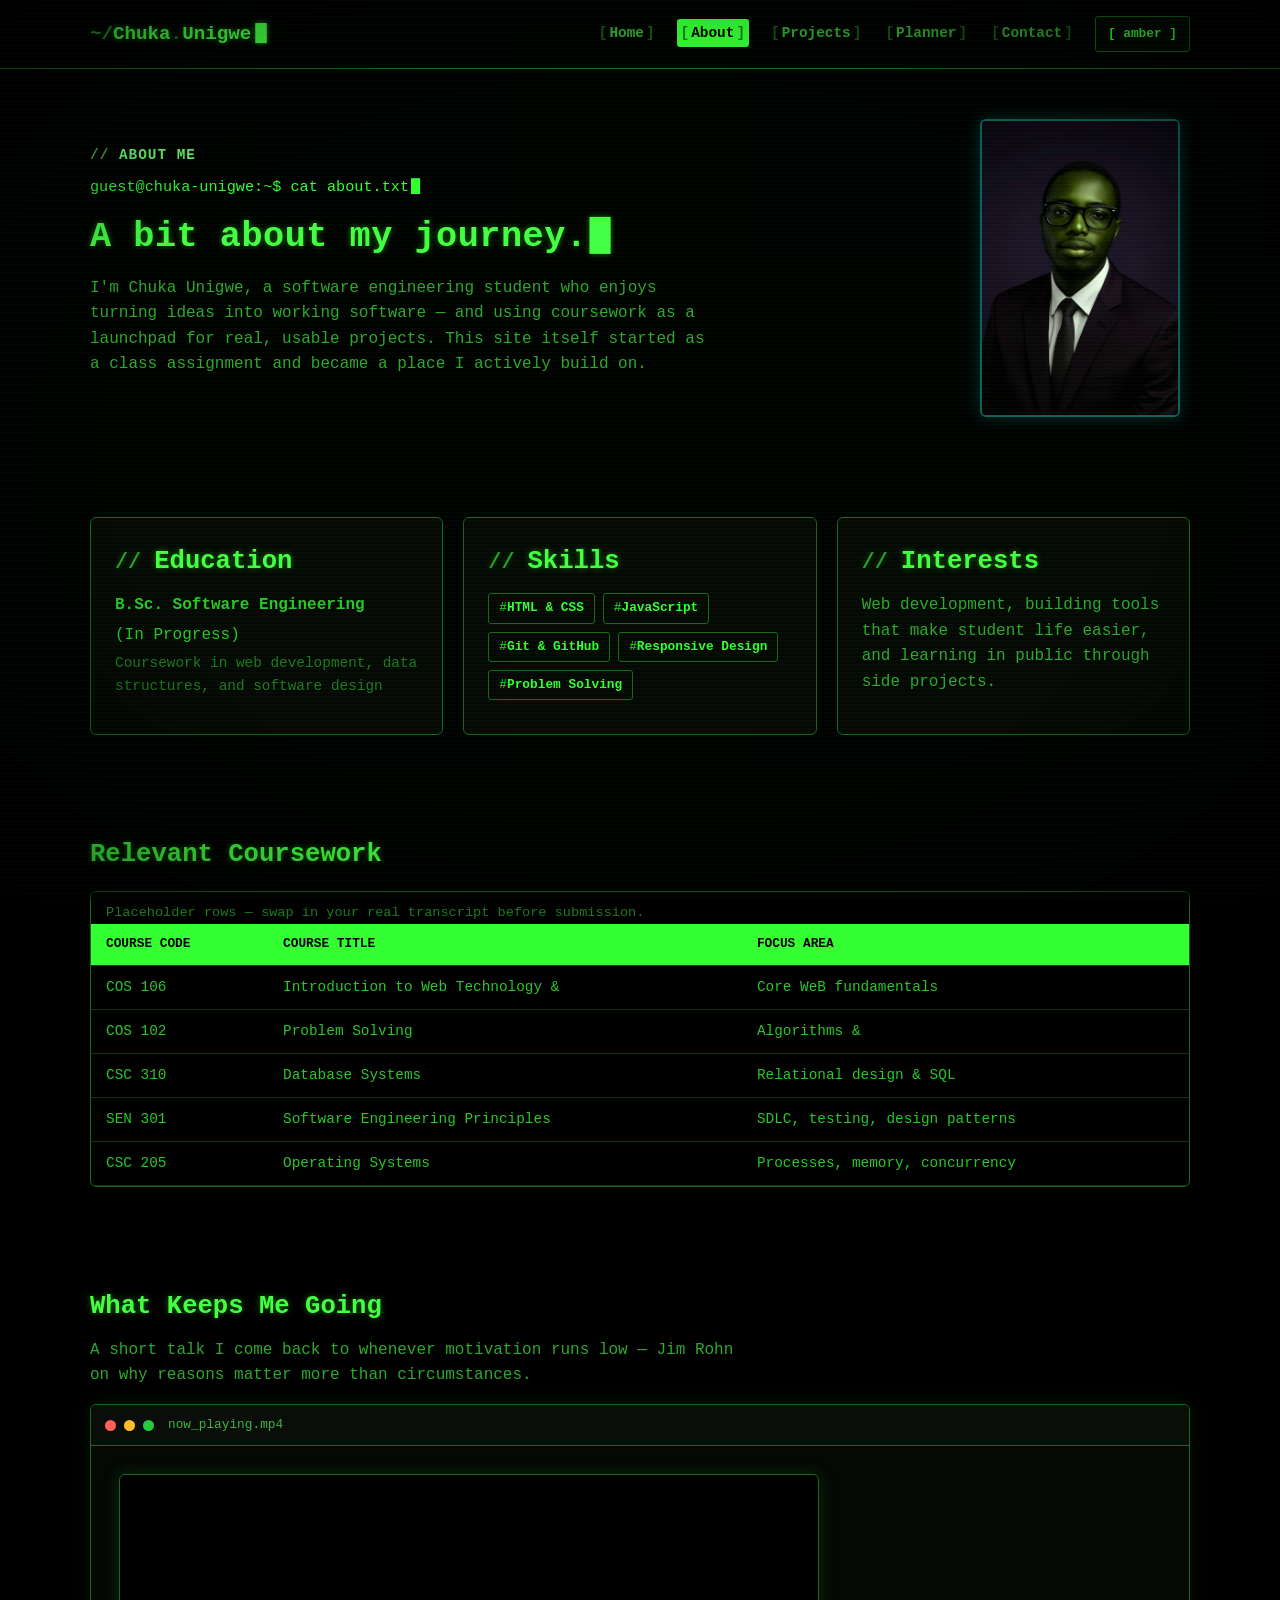
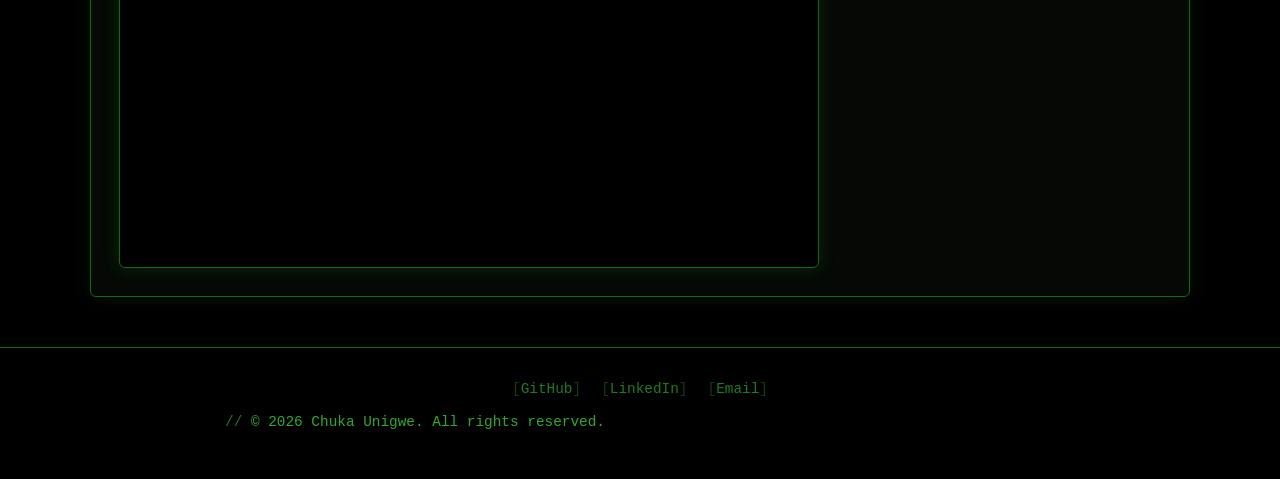
==== about.html @ 9533e827 "final push of my project" ====
<!DOCTYPE html>
<html lang="en">
<head>
  <meta charset="UTF-8" />
  <meta name="viewport" content="width=device-width, initial-scale=1.0" />
  <title>About -Chuka Unigwe</title>
  <meta name="description" content="About Chuka Unigwe: education, skills, and interests." />
  <link rel="stylesheet" href="css/styles.css" />
</head>
<body>
  <header class="site-header">
    <nav class="navbar container">
      <a href="index.html" class="nav-brand">Chuka<span>.</span>Unigwe</a>
      <div class="nav-right">
        <ul class="nav-links">
          <li><a href="index.html">Home</a></li>
          <li><a href="about.html">About</a></li>
          <li><a href="projects.html">Projects</a></li>
          <li><a href="planner.html">Planner</a></li>
          <li><a href="contact.html">Contact</a></li>
        </ul>
        <div class="nav-actions">
          <button class="theme-toggle" aria-label="Toggle color theme">[ theme ]</button>
          <button class="nav-toggle" aria-label="Toggle navigation" aria-expanded="false">
            <span></span>
            <span></span>
            <span></span>
          </button>
        </div>
      </div>
    </nav>
  </header>

  <main>
    <section class="about-intro">
      <div class="container about-intro-inner">
        <div class="about-intro-copy">
          <p class="eyebrow">About Me</p>
          <p class="prompt-line">guest@chuka-unigwe:~$ cat about.txt</p>
          <h1 data-typewriter>A bit about my journey.</h1>
          <p class="about-lead">
            I'm Chuka Unigwe, a software engineering student who enjoys turning ideas into
            working software — and using coursework as a launchpad for real, usable projects.
            This site itself started as a class assignment and became a place I actively build on.
          </p>
        </div>
        <div class="about-photo-frame">
          <img src="images/profile.jpg" alt="Portrait of Chuka Unigwe" width="480" height="720" />
        </div>
      </div>
    </section>

    <section class="about-details">
      <div class="container about-grid">
        <div class="card reveal">
          <h2>Education</h2>
          <ul class="about-list">
            <li>
              <strong>B.Sc. Software Engineering</strong> (In Progress)
              <span class="about-meta">Coursework in web development, data structures, and software design</span>
            </li>
          </ul>
        </div>

        <div class="card reveal">
          <h2>Skills</h2>
          <ul class="skill-tags">
            <li class="tag">HTML &amp; CSS</li>
            <li class="tag">JavaScript</li>
            <li class="tag">Git &amp; GitHub</li>
            <li class="tag">Responsive Design</li>
            <li class="tag">Problem Solving</li>
          </ul>
        </div>

        <div class="card reveal">
          <h2>Interests</h2>
          <p>
            Web development, building tools that make student life easier, and learning
            in public through side projects.
          </p>
        </div>
      </div>
    </section>

    <section class="about-coursework">
      <div class="container">
        <h2>Relevant Coursework</h2>
        <div class="coursework-table-wrap">
          <table class="coursework-table">
            <caption>Placeholder rows — swap in your real transcript before submission.</caption>
            <thead>
              <tr>
                <th scope="col">Course Code</th>
                <th scope="col">Course Title</th>
                <th scope="col">Focus Area</th>
              </tr>
            </thead>
            <tbody>
              <tr>
                <td>COS 106</td>
                <td>Introduction to Web Technology &amp; </td>
                <td>Core WeB fundamentals</td>
              </tr>
              <tr>
                <td>COS 102 </td>
                <td>Problem Solving</td>
                <td>Algorithms &amp;</td>
              </tr>
              <tr>
                <td>CSC 310</td>
                <td>Database Systems</td>
                <td>Relational design &amp; SQL</td>
              </tr>
              <tr>
                <td>SEN 301</td>
                <td>Software Engineering Principles</td>
                <td>SDLC, testing, design patterns</td>
              </tr>
              <tr>
                <td>CSC 205</td>
                <td>Operating Systems</td>
                <td>Processes, memory, concurrency</td>
              </tr>
            </tbody>
          </table>
        </div>
      </div>
    </section>

    <section class="about-motivation">
      <div class="container">
        <h2>What Keeps Me Going</h2>
        <p class="motivation-lead">
          A short talk I come back to whenever motivation runs low — Jim Rohn on why
          reasons matter more than circumstances.
        </p>
        <div class="terminal-window reveal">
          <div class="terminal-titlebar">
            <span class="terminal-dot dot-red"></span>
            <span class="terminal-dot dot-yellow"></span>
            <span class="terminal-dot dot-green"></span>
            <span class="terminal-titlebar-label">now_playing.mp4</span>
          </div>
          <div class="terminal-body">
            <div class="video-frame">
              <iframe
                src="https://www.youtube-nocookie.com/embed/V-GB-M87pUI"
                title="Reasons Come First, Answers Come Second — Jim Rohn"
                loading="lazy"
                allow="accelerometer; clipboard-write; encrypted-media; gyroscope; picture-in-picture"
                allowfullscreen
              ></iframe>
            </div>
          </div>
        </div>
      </div>
    </section>
  </main>

  <footer class="site-footer">
    <div class="container">
      <div class="footer-links">
        <a href="https://github.com/nerdymaxx" target="_blank" rel="noopener noreferrer">GitHub</a>
        <a href="https://www.linkedin.com/in/chuka-unigwe" target="_blank" rel="noopener noreferrer">LinkedIn</a>
        <a href="mailto:nerdymax84@gmail.com">Email</a>
      </div>
      <p>&copy; 2026 Chuka Unigwe. All rights reserved.</p>
    </div>
  </footer>

  <script src="js/theme.js"></script>
  <script src="js/nav.js"></script>
  <script src="js/reveal.js"></script>
  <script src="js/typewriter.js"></script>
</body>
</html>
---- css/styles.css ----
/* ===== Reset ===== */
* {
  box-sizing: border-box;
  margin: 0;
  padding: 0;
}

html {
  scroll-behavior: smooth;
}

body {
  font-family: "Courier New", Consolas, "Liberation Mono", Menlo, Monaco, monospace;
  background-color: #000000;
  color: #29c729;
  line-height: 1.6;
  overflow-x: hidden;
}

a {
  color: inherit;
  text-decoration: none;
}

ul {
  list-style: none;
}

img {
  max-width: 100%;
  display: block;
}

button,
input,
textarea,
select {
  font: inherit;
  color: inherit;
}

table {
  border-collapse: collapse;
}

::selection {
  background-color: #145214;
  color: #7dff7d;
}

/* ===== CRT overlay (scanlines + vignette) ===== */
body::before {
  content: "";
  position: fixed;
  inset: 0;
  z-index: 9998;
  pointer-events: none;
  background-image: repeating-linear-gradient(
    to bottom,
    rgba(51, 255, 51, 0.035) 0px,
    rgba(51, 255, 51, 0.035) 1px,
    rgba(0, 0, 0, 0) 2px,
    rgba(0, 0, 0, 0) 4px
  );
  animation: scanline-drift 9s linear infinite;
}

body::after {
  content: "";
  position: fixed;
  inset: 0;
  z-index: 9999;
  pointer-events: none;
  background: radial-gradient(ellipse at center, rgba(0, 0, 0, 0) 60%, rgba(0, 0, 0, 0.55) 100%);
  animation: crt-flicker 6s ease-in-out infinite;
}

/* ===== Layout helpers ===== */
.container {
  width: 90%;
  max-width: 1100px;
  margin: 0 auto;
}

main {
  min-height: 60vh;
}

section {
  padding: 50px 0;
}

h1,
h2,
h3 {
  color: #45ff45;
  margin-bottom: 10px;
  text-shadow: 0 0 6px rgba(57, 255, 20, 0.45);
  animation: text-flicker 5s ease-in-out infinite;
}

h1 {
  font-size: 2.2rem;
  letter-spacing: 0.5px;
}

h2 {
  font-size: 1.6rem;
}

h3 {
  font-size: 1.15rem;
}

p {
  color: #2fa82f;
  margin-bottom: 15px;
  max-width: 650px;
}

.eyebrow {
  display: inline-block;
  font-size: 0.9rem;
  letter-spacing: 1px;
  text-transform: uppercase;
  color: #6dff6d;
  font-weight: bold;
  margin-bottom: 8px;
}

.eyebrow::before {
  content: "// ";
  opacity: 0.7;
}

.prompt-line {
  font-size: 0.95rem;
  color: #33ff33;
  margin-bottom: 10px;
}

.prompt-line::after {
  content: "\2588";
  display: inline-block;
  margin-left: 2px;
  animation: blink-cursor 1s steps(1) infinite;
}

.tag {
  display: inline-block;
  font-size: 0.8rem;
  font-weight: bold;
  padding: 4px 10px;
  border-radius: 3px;
  background-color: #050805;
  color: #33ff33;
  border: 1px solid #1a661a;
}

.tag::before {
  content: "#";
  opacity: 0.7;
}

/* ===== Terminal window chrome ===== */
.terminal-window {
  border: 1px solid #1a661a;
  border-radius: 6px;
  background-color: #050805;
  box-shadow: 0 0 20px rgba(51, 255, 51, 0.08);
  overflow: hidden;
  transition: box-shadow 0.3s ease, border-color 0.3s ease;
}

.terminal-window:hover {
  box-shadow: 0 0 28px rgba(51, 255, 51, 0.16);
  border-color: #29a329;
}

.terminal-titlebar {
  display: flex;
  align-items: center;
  gap: 8px;
  padding: 10px 14px;
  background-color: #0a0d0a;
  border-bottom: 1px solid #1a661a;
}

.terminal-dot {
  width: 11px;
  height: 11px;
  border-radius: 50%;
  flex-shrink: 0;
}

.dot-red {
  background-color: #ff5f56;
}

.dot-yellow {
  background-color: #ffbd2e;
}

.dot-green {
  background-color: #27c93f;
}

.terminal-titlebar-label {
  margin-left: 6px;
  font-size: 0.8rem;
  color: #4ade4a;
  opacity: 0.8;
  white-space: nowrap;
  overflow: hidden;
  text-overflow: ellipsis;
}

.terminal-body {
  padding: 28px;
}

/* ===== Header / Nav ===== */
.site-header {
  position: sticky;
  top: 0;
  z-index: 100;
  background-color: #000000;
  border-bottom: 1px solid #1a661a;
}

.navbar {
  display: flex;
  align-items: center;
  justify-content: space-between;
  height: 68px;
}

.nav-brand {
  font-weight: bold;
  font-size: 1.2rem;
  color: #45ff45;
  text-shadow: 0 0 6px rgba(57, 255, 20, 0.5);
}

.nav-brand::before {
  content: "~/";
  opacity: 0.6;
}

.nav-brand::after {
  content: "\2588";
  display: inline-block;
  margin-left: 4px;
  animation: blink-cursor 1s steps(1) infinite;
}

.nav-brand span {
  color: #1f7a1f;
}

.nav-right {
  display: flex;
  align-items: center;
  gap: 20px;
}

.nav-links {
  display: flex;
  align-items: center;
  gap: 20px;
}

.nav-links a {
  position: relative;
  font-weight: bold;
  font-size: 0.9rem;
  color: #2fa82f;
  padding: 6px 2px;
  transition: color 0.2s ease, text-shadow 0.2s ease;
}

.nav-links a::before {
  content: "[";
  opacity: 0.5;
  margin-right: 2px;
}

.nav-links a::after {
  content: "]";
  opacity: 0.5;
  margin-left: 2px;
}

.nav-links a:hover {
  color: #7dff7d;
  text-shadow: 0 0 8px rgba(57, 255, 20, 0.7);
}

.nav-links a.active {
  color: #000000;
  background-color: #33ff33;
  text-shadow: none;
  border-radius: 3px;
  padding: 6px 4px;
}

.nav-actions {
  display: flex;
  align-items: center;
  gap: 10px;
}

.theme-toggle {
  height: 36px;
  padding: 0 12px;
  border-radius: 3px;
  border: 1px solid #1a661a;
  background-color: #050805;
  color: #33ff33;
  font-size: 0.8rem;
  font-weight: bold;
  cursor: pointer;
  transition: background-color 0.2s ease, box-shadow 0.2s ease;
}

.theme-toggle:hover {
  background-color: #0e1a0e;
  box-shadow: 0 0 10px rgba(51, 255, 51, 0.25);
}

.nav-toggle {
  display: none;
  flex-direction: column;
  justify-content: center;
  align-items: center;
  gap: 5px;
  width: 40px;
  height: 40px;
  background: transparent;
  border: 1px solid #1a661a;
  border-radius: 3px;
  cursor: pointer;
}

.nav-toggle span {
  display: block;
  width: 18px;
  height: 2px;
  background-color: #33ff33;
}

@media (max-width: 700px) {
  .nav-toggle {
    display: flex;
  }

  .nav-links {
    position: absolute;
    top: 68px;
    left: 0;
    right: 0;
    flex-direction: column;
    align-items: flex-start;
    gap: 0;
    background-color: #000000;
    border-bottom: 1px solid #1a661a;
    display: none;
  }

  .nav-links.open {
    display: flex;
  }

  .nav-links a {
    width: 100%;
    padding: 12px 20px;
    border-bottom: 1px solid #0a1a0a;
  }
}

/* ===== Buttons ===== */
.btn {
  display: inline-block;
  padding: 10px 22px;
  border-radius: 3px;
  font-weight: bold;
  font-size: 0.9rem;
  border: 1px solid #33ff33;
  cursor: pointer;
  transition: background-color 0.2s ease, color 0.2s ease, box-shadow 0.2s ease;
}

.btn::before {
  content: "> ";
  opacity: 0.7;
}

.btn-primary {
  background-color: #33ff33;
  color: #000000;
}

.btn-primary:hover {
  background-color: #7dff7d;
  box-shadow: 0 0 14px rgba(51, 255, 51, 0.6);
}

.btn-outline {
  background-color: transparent;
  color: #33ff33;
}

.btn-outline:hover {
  background-color: #0e1a0e;
  box-shadow: 0 0 10px rgba(51, 255, 51, 0.35);
}

/* ===== Hero (home page) ===== */
.hero {
  padding: 60px 0;
}

.hero-inner {
  display: grid;
  grid-template-columns: 1fr 300px;
  align-items: center;
  gap: 40px;
}

.hero-lead {
  max-width: 550px;
}

.hero-actions {
  display: flex;
  gap: 12px;
  margin-top: 20px;
  flex-wrap: wrap;
}

.hero-media {
  display: flex;
  justify-content: center;
}

.hero-photo-frame {
  width: 100%;
  max-width: 260px;
  border-radius: 6px;
  overflow: hidden;
  border: 2px solid #1a661a;
  box-shadow: 0 0 18px rgba(51, 255, 51, 0.18);
  filter: grayscale(35%) contrast(1.05) sepia(15%) hue-rotate(60deg) saturate(1.6);
}

.hero-photo-frame img {
  width: 100%;
  height: 100%;
  object-fit: cover;
}

@media (max-width: 700px) {
  .hero-inner {
    grid-template-columns: 1fr;
    text-align: center;
  }

  .hero-actions {
    justify-content: center;
  }

  .hero-media {
    order: -1;
    margin-bottom: 20px;
  }
}

/* ===== Cards ===== */
.card {
  background-color: #050805;
  border: 1px solid #1a661a;
  border-radius: 6px;
  padding: 24px;
  transition: box-shadow 0.3s ease, transform 0.3s ease, border-color 0.3s ease;
}

.card:hover {
  box-shadow: 0 0 20px rgba(51, 255, 51, 0.15);
  border-color: #29a329;
  transform: translateY(-2px);
}

.card h2::before,
.card h3::before {
  content: "// ";
  opacity: 0.6;
  font-size: 0.85em;
}

.highlights-grid,
.about-grid {
  display: grid;
  grid-template-columns: repeat(auto-fit, minmax(220px, 1fr));
  gap: 20px;
}

.highlights-grid .card a {
  color: #33ff33;
  font-weight: bold;
  border-bottom: 1px dashed #29a329;
}

/* ===== About page ===== */
.about-intro-inner {
  display: grid;
  grid-template-columns: 1fr 220px;
  align-items: center;
  gap: 30px;
}

.about-lead {
  max-width: 620px;
}

.about-photo-frame {
  width: 100%;
  max-width: 200px;
  margin: 0 auto;
  border-radius: 6px;
  overflow: hidden;
  border: 2px solid #1a661a;
  box-shadow: 0 0 18px rgba(51, 255, 51, 0.18);
  filter: grayscale(35%) contrast(1.05) sepia(15%) hue-rotate(60deg) saturate(1.6);
}

.about-photo-frame img {
  width: 100%;
  height: 100%;
  object-fit: cover;
}

@media (max-width: 700px) {
  .about-intro-inner {
    grid-template-columns: 1fr;
    text-align: center;
  }

  .about-photo-frame {
    order: -1;
    margin-bottom: 20px;
  }
}

.about-list li {
  display: flex;
  flex-direction: column;
  gap: 4px;
}

.about-meta {
  color: #1f7a1f;
  font-size: 0.9rem;
}

.skill-tags {
  display: flex;
  flex-wrap: wrap;
  gap: 8px;
}

.coursework-table-wrap {
  overflow-x: auto;
  margin-top: 15px;
  border: 1px solid #1a661a;
  border-radius: 6px;
}

.coursework-table {
  width: 100%;
  font-size: 0.9rem;
}

.coursework-table caption {
  text-align: left;
  color: #1f7a1f;
  font-size: 0.85rem;
  padding: 10px 15px 0;
}

.coursework-table th,
.coursework-table td {
  text-align: left;
  padding: 10px 15px;
  border-bottom: 1px solid #103310;
}

.coursework-table th {
  background-color: #33ff33;
  color: #000000;
  text-transform: uppercase;
  font-size: 0.8rem;
}

.video-frame {
  position: relative;
  width: 100%;
  max-width: 700px;
  aspect-ratio: 16 / 9;
  border-radius: 6px;
  overflow: hidden;
  background-color: #000000;
  border: 1px solid #1a661a;
  box-shadow: 0 0 18px rgba(51, 255, 51, 0.15);
}

.video-frame iframe {
  position: absolute;
  top: 0;
  left: 0;
  width: 100%;
  height: 100%;
  border: 0;
}

/* ===== Projects page ===== */
.project-grid {
  display: grid;
  grid-template-columns: repeat(auto-fit, minmax(260px, 1fr));
  gap: 24px;
  align-items: start;
}

.project-card .terminal-body {
  display: flex;
  flex-direction: column;
}

.project-thumb {
  display: flex;
  align-items: center;
  justify-content: center;
  height: 80px;
  border-radius: 4px;
  background-color: #000000;
  border: 1px dashed #1a661a;
  color: #33ff33;
  font-size: 1.4rem;
  font-weight: bold;
  margin-bottom: 15px;
  text-shadow: 0 0 8px rgba(51, 255, 51, 0.6);
}

.project-placeholder-note {
  font-style: italic;
}

.project-tags {
  display: flex;
  flex-wrap: wrap;
  gap: 6px;
  margin: 8px 0 15px;
}

.project-links {
  display: flex;
  gap: 10px;
  margin-top: auto;
  flex-wrap: wrap;
}

/* ===== Planner page ===== */
.task-form {
  display: flex;
  flex-direction: column;
  gap: 10px;
  max-width: 420px;
  margin-bottom: 25px;
}

.task-form input,
.task-form select {
  padding: 10px 12px;
  border: 1px solid #1a661a;
  border-radius: 4px;
  background-color: #000000;
  color: #33ff33;
}

.planner-toolbar {
  display: flex;
  align-items: center;
  justify-content: space-between;
  flex-wrap: wrap;
  gap: 10px;
  margin-bottom: 20px;
}

.planner-filters {
  display: flex;
  gap: 8px;
}

.filter-btn {
  padding: 8px 16px;
  border-radius: 3px;
  border: 1px solid #1a661a;
  background-color: transparent;
  color: #2fa82f;
  font-weight: bold;
  cursor: pointer;
  transition: background-color 0.2s ease, color 0.2s ease;
}

.filter-btn.active {
  background-color: #33ff33;
  border-color: #33ff33;
  color: #000000;
}

.task-list {
  display: flex;
  flex-direction: column;
  gap: 10px;
}

.task-item {
  display: flex;
  align-items: center;
  gap: 15px;
  padding: 15px;
  background-color: #000000;
  border: 1px solid #1a661a;
  border-radius: 4px;
  transition: border-color 0.2s ease;
}

.task-item.completed {
  background-color: #050805;
  opacity: 0.6;
}

.task-item.completed .task-title {
  text-decoration: line-through;
  color: #1f7a1f;
}

.task-checkbox {
  width: 18px;
  height: 18px;
  flex-shrink: 0;
  cursor: pointer;
  accent-color: #33ff33;
}

.task-body {
  flex: 1;
  min-width: 0;
}

.task-title {
  font-weight: bold;
  word-break: break-word;
  color: #45ff45;
}

.task-meta {
  display: flex;
  gap: 10px;
  align-items: center;
  margin-top: 5px;
  font-size: 0.85rem;
  color: #1f7a1f;
}

.priority-badge {
  font-size: 0.7rem;
  font-weight: bold;
  text-transform: uppercase;
  padding: 2px 8px;
  border-radius: 3px;
  border: 1px solid;
}

.priority-high {
  background-color: rgba(255, 85, 85, 0.12);
  color: #ff5555;
  border-color: #ff5555;
}

.priority-medium {
  background-color: rgba(255, 189, 46, 0.12);
  color: #ffbd2e;
  border-color: #ffbd2e;
}

.priority-low {
  background-color: rgba(51, 255, 51, 0.12);
  color: #33ff33;
  border-color: #33ff33;
}

.task-due.overdue {
  color: #ff5555;
  font-weight: bold;
}

.task-delete-btn {
  background-color: transparent;
  border: none;
  color: #1f7a1f;
  cursor: pointer;
  font-size: 1.1rem;
  flex-shrink: 0;
  transition: color 0.2s ease;
}

.task-delete-btn:hover {
  color: #ff5555;
}

.empty-state {
  display: none;
  text-align: center;
  padding: 30px 0;
  color: #1f7a1f;
}

.empty-state.visible {
  display: block;
}

/* ===== Contact page ===== */
.contact-lead {
  max-width: 560px;
}

.contact-form {
  display: grid;
  gap: 15px;
}

.form-field {
  display: flex;
  flex-direction: column;
  gap: 4px;
}

.form-field label {
  font-size: 0.9rem;
  font-weight: bold;
  color: #2fa82f;
}

.form-field label::before {
  content: "> ";
  opacity: 0.6;
}

.form-field.invalid label {
  color: #ff5555;
}

.form-field input,
.form-field textarea {
  padding: 10px 12px;
  border: 1px solid #1a661a;
  border-radius: 4px;
  background-color: #000000;
  color: #33ff33;
}

.form-field textarea {
  min-height: 120px;
  resize: vertical;
}

.form-field input:focus,
.form-field textarea:focus,
.task-form input:focus,
.task-form select:focus {
  outline: none;
  border-color: #33ff33;
  box-shadow: 0 0 8px rgba(51, 255, 51, 0.35);
}

.form-field.invalid input,
.form-field.invalid textarea {
  border-color: #ff5555;
}

.field-error {
  min-height: 1rem;
  font-size: 0.85rem;
  color: #ff5555;
  font-weight: bold;
}

.form-status {
  min-height: 1.2rem;
  margin-top: 8px;
  font-weight: bold;
}

.form-status.success {
  color: #33ff33;
  text-shadow: 0 0 6px rgba(51, 255, 51, 0.5);
}

.form-status.error {
  color: #ff5555;
  text-shadow: 0 0 6px rgba(255, 85, 85, 0.5);
}

.contact-divider {
  margin: 40px 0 25px;
  border: none;
  border-top: 1px dashed #1a661a;
}

.contact-cards {
  display: grid;
  grid-template-columns: repeat(auto-fit, minmax(220px, 1fr));
  gap: 20px;
}

.contact-actions {
  display: flex;
  flex-wrap: wrap;
  gap: 10px;
  margin-top: 10px;
}

.copy-feedback {
  min-height: 1.2rem;
  margin-top: 8px;
  font-weight: bold;
  color: #33ff33;
}

/* ===== Footer ===== */
.site-footer {
  border-top: 1px solid #1a661a;
  background-color: #000000;
  padding: 30px 0;
  text-align: center;
  color: #1f7a1f;
  font-size: 0.9rem;
}

.footer-links {
  display: flex;
  justify-content: center;
  gap: 20px;
  margin-bottom: 10px;
}

.footer-links a {
  transition: color 0.2s ease, text-shadow 0.2s ease;
}

.footer-links a::before {
  content: "[";
  opacity: 0.5;
}

.footer-links a::after {
  content: "]";
  opacity: 0.5;
}

.footer-links a:hover {
  color: #7dff7d;
  text-shadow: 0 0 8px rgba(57, 255, 20, 0.7);
}

.site-footer p::before {
  content: "// ";
  opacity: 0.7;
}

/* ===== Typewriter text animation ===== */
.typewriter-cursor {
  display: inline-block;
  margin-left: 2px;
  animation: blink-cursor 1s steps(1) infinite;
}

/* ===== Scroll reveal animation ===== */
.reveal {
  opacity: 0;
  transform: translateY(20px);
  transition: opacity 0.6s ease, transform 0.6s ease;
}

.reveal.is-visible {
  opacity: 1;
  transform: translateY(0);
}

/* ===== Amber phosphor theme ===== */
body.amber-theme {
  color: #d69a1f;
}

body.amber-theme::before {
  background-image: repeating-linear-gradient(
    to bottom,
    rgba(255, 176, 0, 0.035) 0px,
    rgba(255, 176, 0, 0.035) 1px,
    rgba(0, 0, 0, 0) 2px,
    rgba(0, 0, 0, 0) 4px
  );
}

body.amber-theme h1,
body.amber-theme h2,
body.amber-theme h3 {
  color: #ffb000;
  text-shadow: 0 0 6px rgba(255, 176, 0, 0.45);
}

body.amber-theme p {
  color: #c98a1a;
}

body.amber-theme .eyebrow,
body.amber-theme .nav-brand,
body.amber-theme .prompt-line,
body.amber-theme .task-title,
body.amber-theme .nav-links a:hover,
body.amber-theme .footer-links a:hover {
  color: #ffb000;
}

body.amber-theme .site-header,
body.amber-theme .site-footer,
body.amber-theme .terminal-window,
body.amber-theme .card,
body.amber-theme .task-item,
body.amber-theme .form-field input,
body.amber-theme .form-field textarea,
body.amber-theme .task-form input,
body.amber-theme .task-form select,
body.amber-theme .coursework-table-wrap,
body.amber-theme .filter-btn,
body.amber-theme .nav-links,
body.amber-theme .video-frame,
body.amber-theme .btn,
body.amber-theme .tag,
body.amber-theme .theme-toggle,
body.amber-theme .nav-toggle,
body.amber-theme .hero-photo-frame,
body.amber-theme .about-photo-frame {
  border-color: #664200;
}

body.amber-theme .terminal-titlebar {
  border-bottom-color: #664200;
}

body.amber-theme .nav-links a,
body.amber-theme .footer-links a,
body.amber-theme .about-meta,
body.amber-theme .task-meta,
body.amber-theme .empty-state,
body.amber-theme .coursework-table caption,
body.amber-theme .filter-btn,
body.amber-theme .form-field label,
body.amber-theme .btn-outline,
body.amber-theme .theme-toggle,
body.amber-theme .task-delete-btn {
  color: #c98a1a;
}

body.amber-theme .nav-links a.active,
body.amber-theme .filter-btn.active,
body.amber-theme .btn-primary,
body.amber-theme .coursework-table th {
  background-color: #ffb000;
  border-color: #ffb000;
  color: #000000;
}

body.amber-theme .card:hover,
body.amber-theme .terminal-window:hover {
  border-color: #b37400;
  box-shadow: 0 0 20px rgba(255, 176, 0, 0.18);
}

body.amber-theme .form-field input:focus,
body.amber-theme .form-field textarea:focus,
body.amber-theme .task-form input:focus,
body.amber-theme .task-form select:focus {
  border-color: #ffb000;
  box-shadow: 0 0 8px rgba(255, 176, 0, 0.35);
}

body.amber-theme .priority-low {
  background-color: rgba(255, 176, 0, 0.12);
  color: #ffb000;
  border-color: #ffb000;
}

body.amber-theme .form-status.success {
  color: #ffb000;
  text-shadow: 0 0 6px rgba(255, 176, 0, 0.5);
}

body.amber-theme .copy-feedback {
  color: #ffb000;
}

body.amber-theme .hero-photo-frame,
body.amber-theme .about-photo-frame {
  filter: grayscale(35%) contrast(1.05) sepia(45%) hue-rotate(-10deg) saturate(2);
}

/* ===== Keyframe animations ===== */
@keyframes blink-cursor {
  0%,
  49% {
    opacity: 1;
  }
  50%,
  100% {
    opacity: 0;
  }
}

@keyframes text-flicker {
  0%,
  100% {
    opacity: 1;
  }
  92% {
    opacity: 1;
  }
  93% {
    opacity: 0.82;
  }
  94% {
    opacity: 1;
  }
  96% {
    opacity: 0.9;
  }
  97% {
    opacity: 1;
  }
}

@keyframes crt-flicker {
  0%,
  100% {
    opacity: 1;
  }
  50% {
    opacity: 0.96;
  }
}

@keyframes scanline-drift {
  0% {
    background-position-y: 0;
  }
  100% {
    background-position-y: 40px;
  }
}

/* ===== Scrollbar ===== */
::-webkit-scrollbar {
  width: 12px;
}

::-webkit-scrollbar-track {
  background: #000000;
}

::-webkit-scrollbar-thumb {
  background-color: #1a661a;
  border-radius: 6px;
  border: 3px solid #000000;
}

::-webkit-scrollbar-thumb:hover {
  background-color: #29a329;
}

/* ===== Accessibility: reduced motion ===== */
@media (prefers-reduced-motion: reduce) {
  *,
  *::before,
  *::after {
    animation-duration: 0.01ms !important;
    animation-iteration-count: 1 !important;
    transition-duration: 0.01ms !important;
    scroll-behavior: auto !important;
  }
}

/* ===== Responsive: small screens ===== */
@media (max-width: 700px) {
  .terminal-body {
    padding: 20px;
  }

  .terminal-titlebar-label {
    font-size: 0.7rem;
  }
}
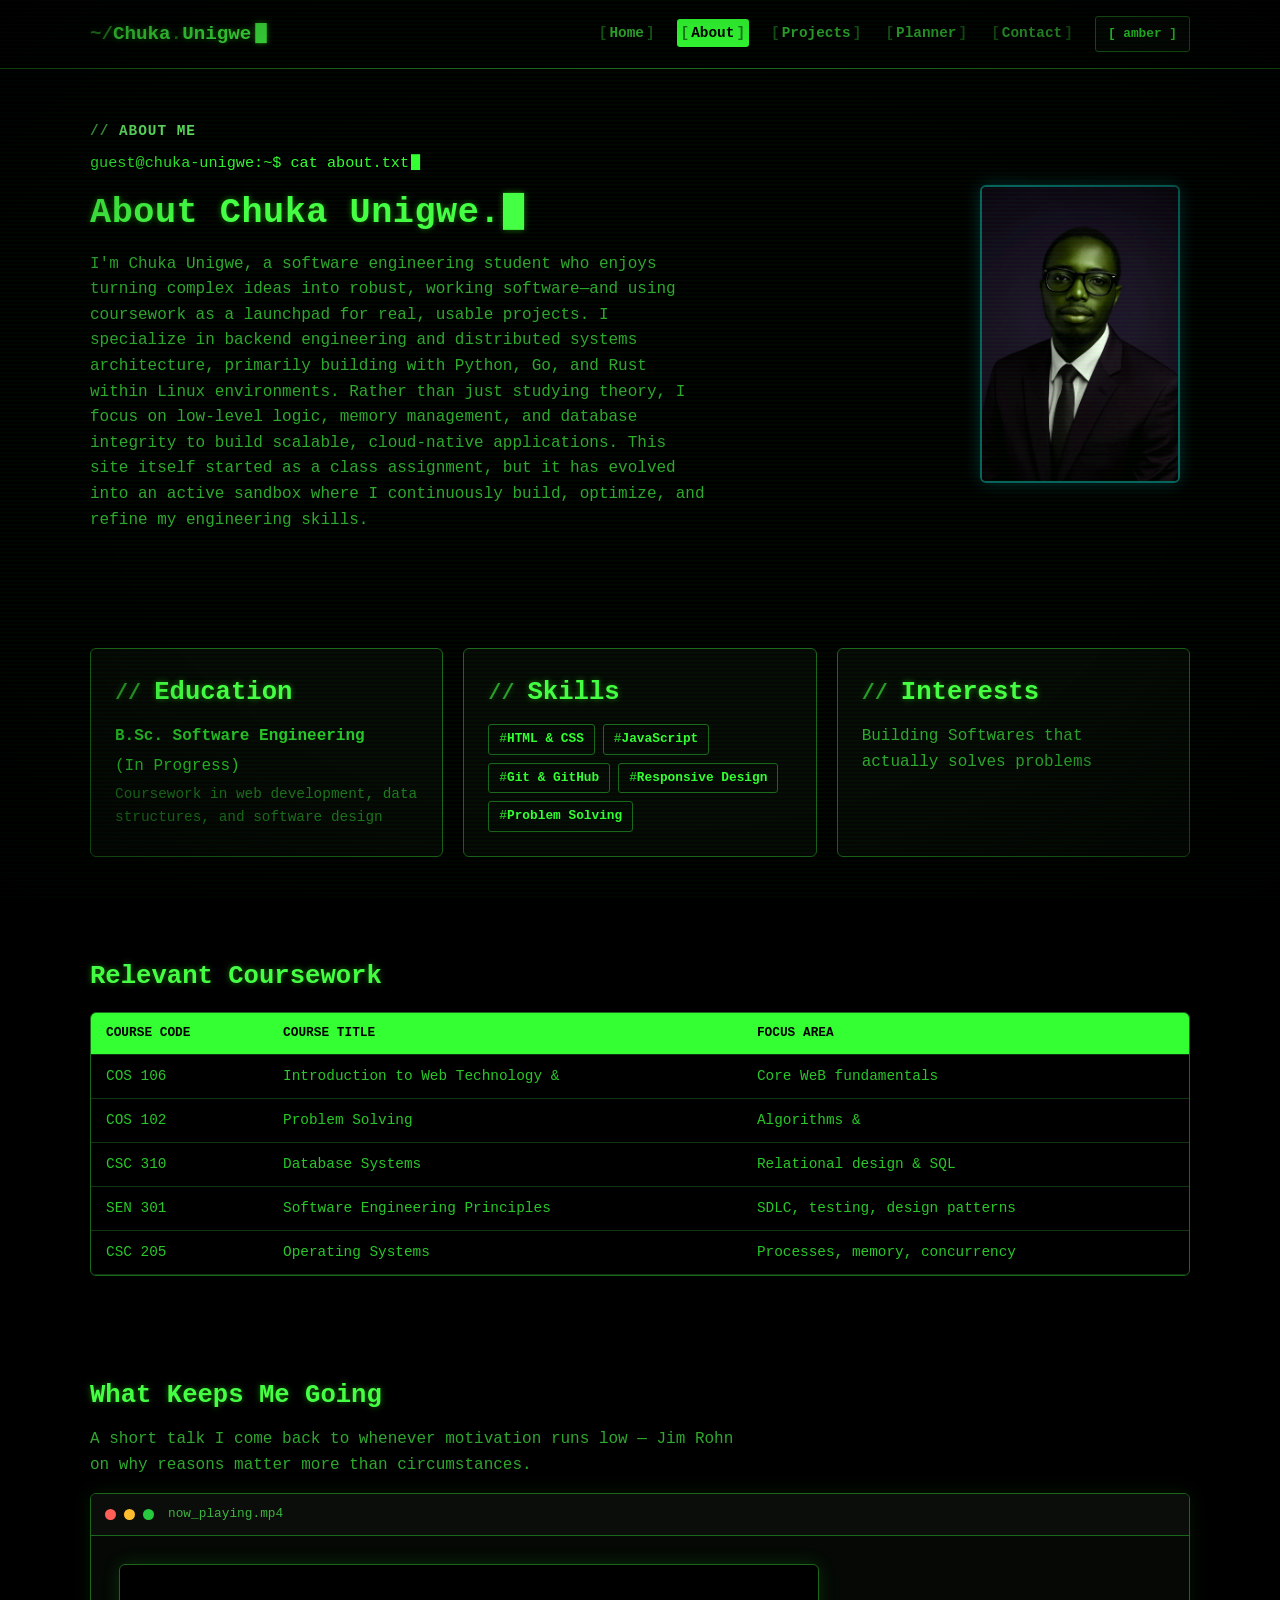
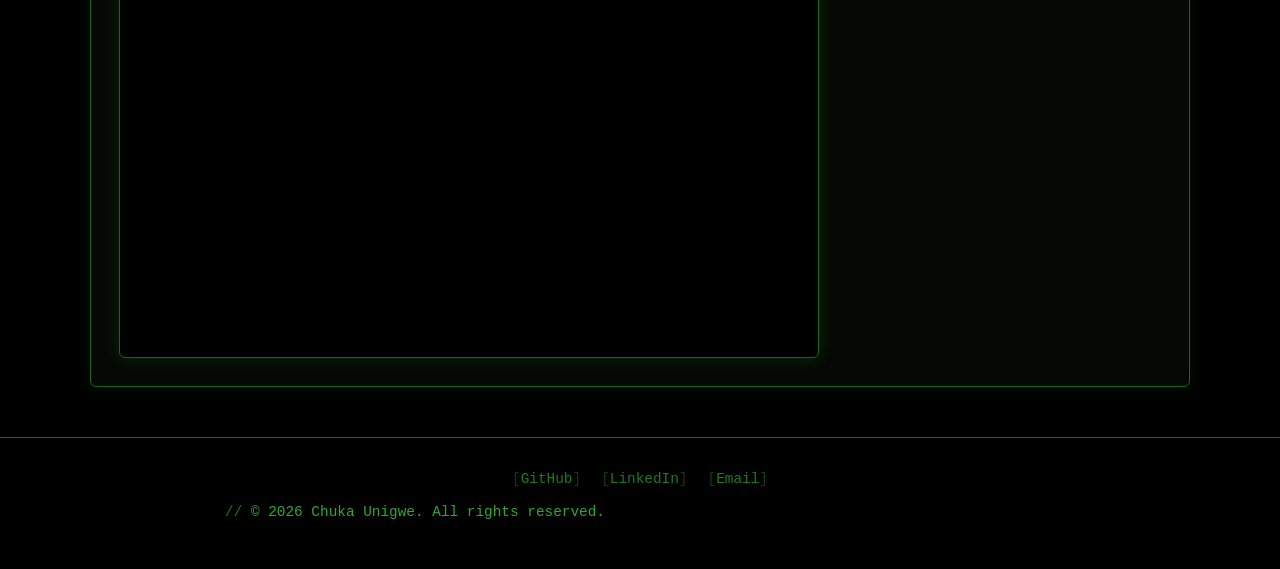
==== commit 382bbe07: "updated some texts" ====
--- a/about.html
+++ b/about.html
@@ -37,11 +37,11 @@
         <div class="about-intro-copy">
           <p class="eyebrow">About Me</p>
           <p class="prompt-line">guest@chuka-unigwe:~$ cat about.txt</p>
-          <h1 data-typewriter>A bit about my journey.</h1>
+          <h1 data-typewriter>About Chuka Unigwe.</h1>
           <p class="about-lead">
-            I'm Chuka Unigwe, a software engineering student who enjoys turning ideas into
-            working software — and using coursework as a launchpad for real, usable projects.
-            This site itself started as a class assignment and became a place I actively build on.
+            I'm Chuka Unigwe, a software engineering student who enjoys turning complex ideas into robust, working software—and using coursework as a launchpad for real, usable projects. I specialize in backend engineering and distributed systems architecture, primarily building with Python, Go, and Rust within Linux environments.
+
+Rather than just studying theory, I focus on low-level logic, memory management, and database integrity to build scalable, cloud-native applications. This site itself started as a class assignment, but it has evolved into an active sandbox where I continuously build, optimize, and refine my engineering skills.
           </p>
         </div>
         <div class="about-photo-frame">
@@ -76,8 +76,7 @@
         <div class="card reveal">
           <h2>Interests</h2>
           <p>
-            Web development, building tools that make student life easier, and learning
-            in public through side projects.
+            Building Softwares that actually solves problems
           </p>
         </div>
       </div>
@@ -88,7 +87,7 @@
         <h2>Relevant Coursework</h2>
         <div class="coursework-table-wrap">
           <table class="coursework-table">
-            <caption>Placeholder rows — swap in your real transcript before submission.</caption>
+            
             <thead>
               <tr>
                 <th scope="col">Course Code</th>
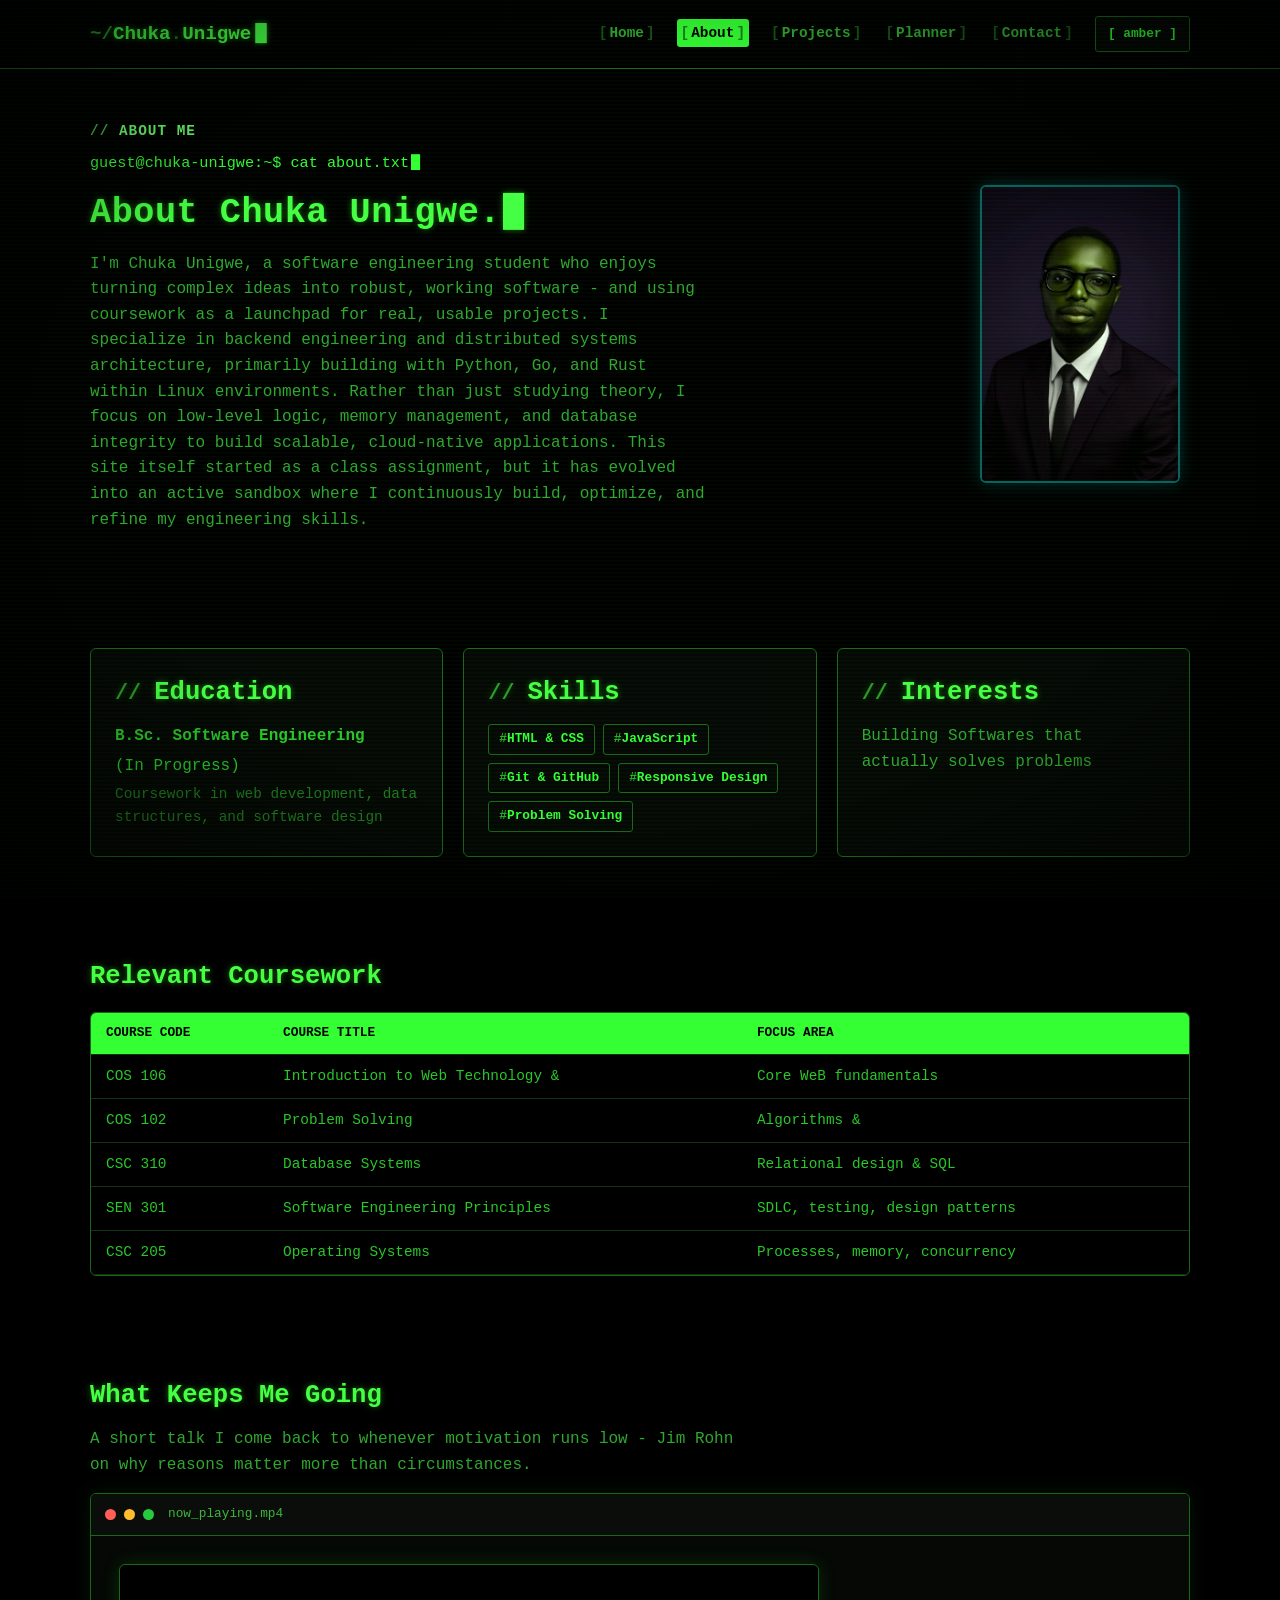
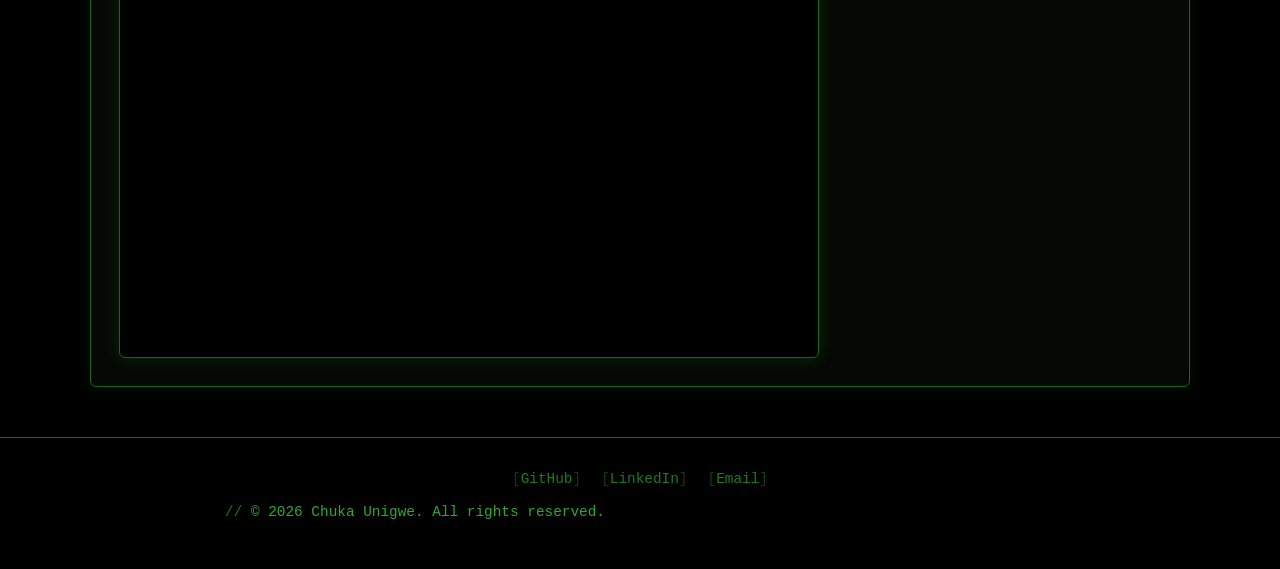
==== commit bdaff6ca: "updated text" ====
--- a/about.html
+++ b/about.html
@@ -39,7 +39,7 @@
           <p class="prompt-line">guest@chuka-unigwe:~$ cat about.txt</p>
           <h1 data-typewriter>About Chuka Unigwe.</h1>
           <p class="about-lead">
-            I'm Chuka Unigwe, a software engineering student who enjoys turning complex ideas into robust, working software—and using coursework as a launchpad for real, usable projects. I specialize in backend engineering and distributed systems architecture, primarily building with Python, Go, and Rust within Linux environments.
+            I'm Chuka Unigwe, a software engineering student who enjoys turning complex ideas into robust, working software - and using coursework as a launchpad for real, usable projects. I specialize in backend engineering and distributed systems architecture, primarily building with Python, Go, and Rust within Linux environments.
 
 Rather than just studying theory, I focus on low-level logic, memory management, and database integrity to build scalable, cloud-native applications. This site itself started as a class assignment, but it has evolved into an active sandbox where I continuously build, optimize, and refine my engineering skills.
           </p>
@@ -131,7 +131,7 @@
       <div class="container">
         <h2>What Keeps Me Going</h2>
         <p class="motivation-lead">
-          A short talk I come back to whenever motivation runs low — Jim Rohn on why
+          A short talk I come back to whenever motivation runs low - Jim Rohn on why
           reasons matter more than circumstances.
         </p>
         <div class="terminal-window reveal">
@@ -145,7 +145,7 @@
             <div class="video-frame">
               <iframe
                 src="https://www.youtube-nocookie.com/embed/V-GB-M87pUI"
-                title="Reasons Come First, Answers Come Second — Jim Rohn"
+                title="Reasons Come First, Answers Come Second - Jim Rohn"
                 loading="lazy"
                 allow="accelerometer; clipboard-write; encrypted-media; gyroscope; picture-in-picture"
                 allowfullscreen
